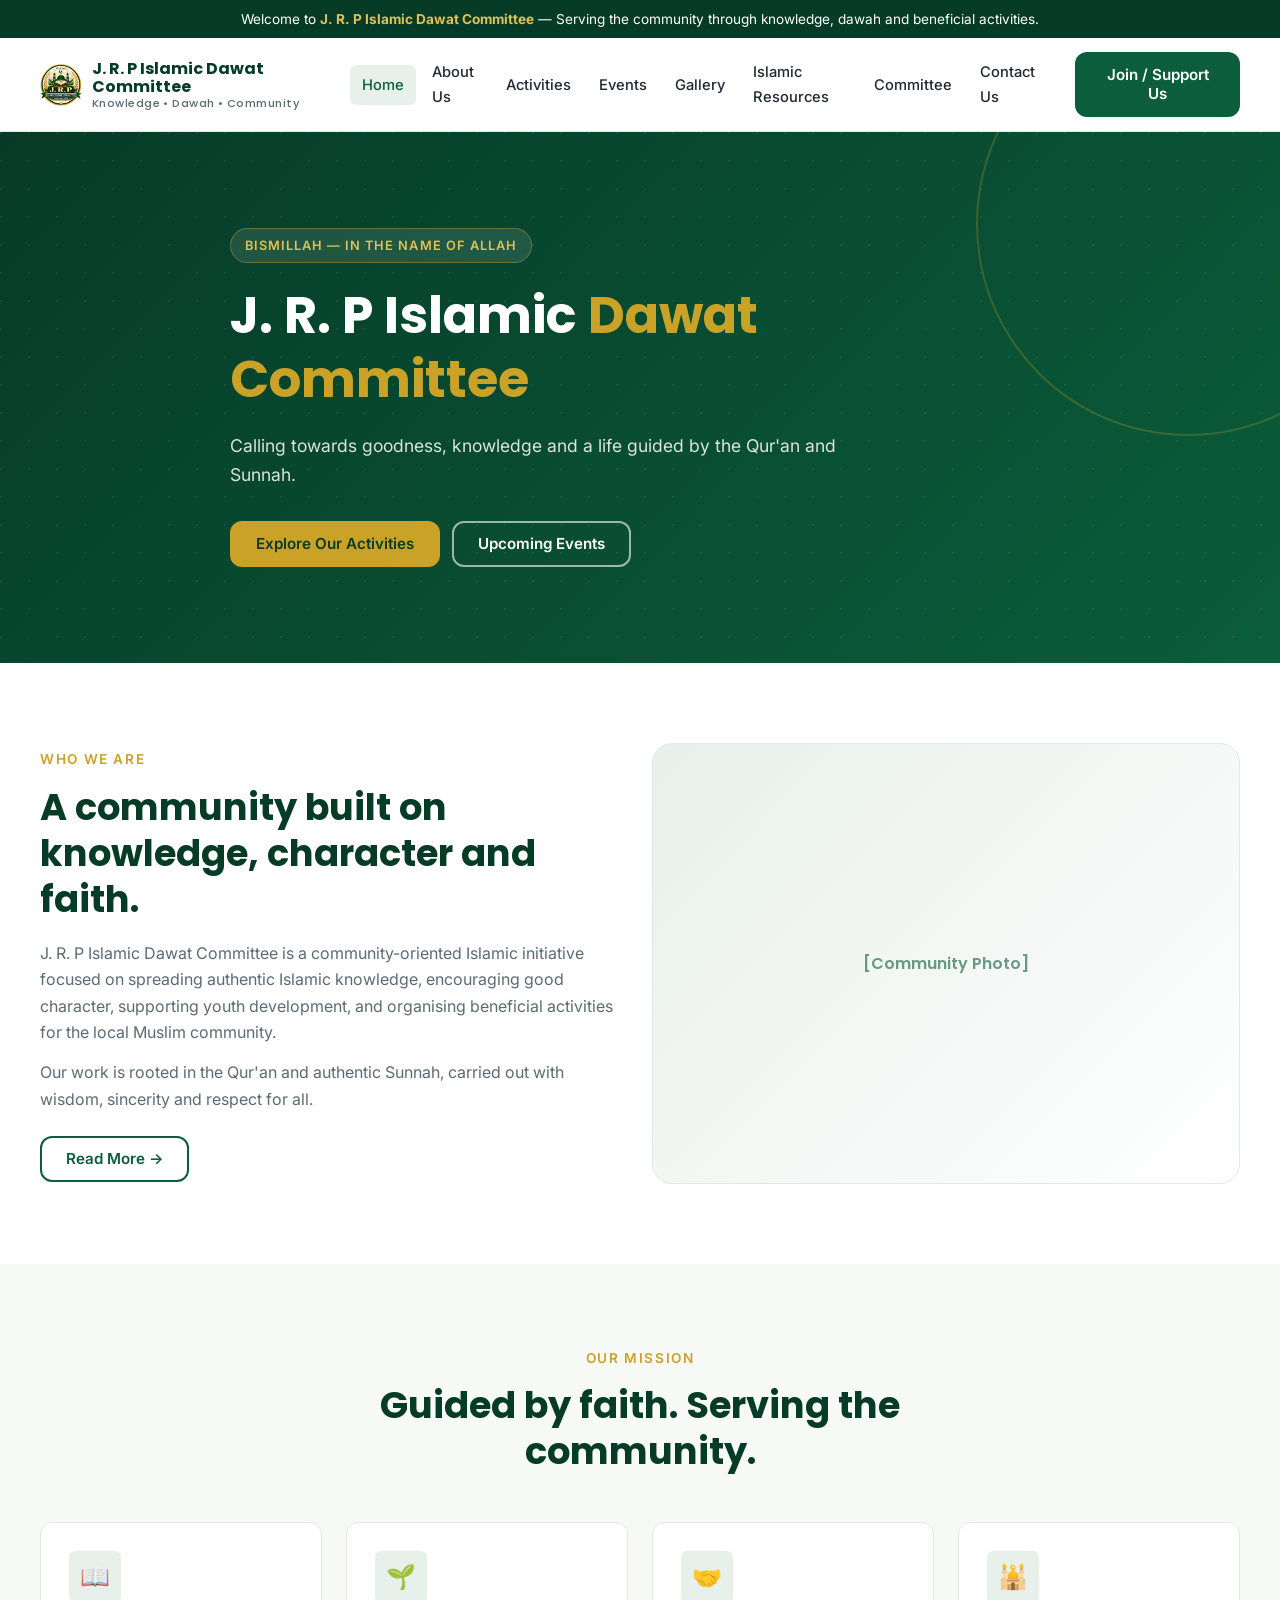
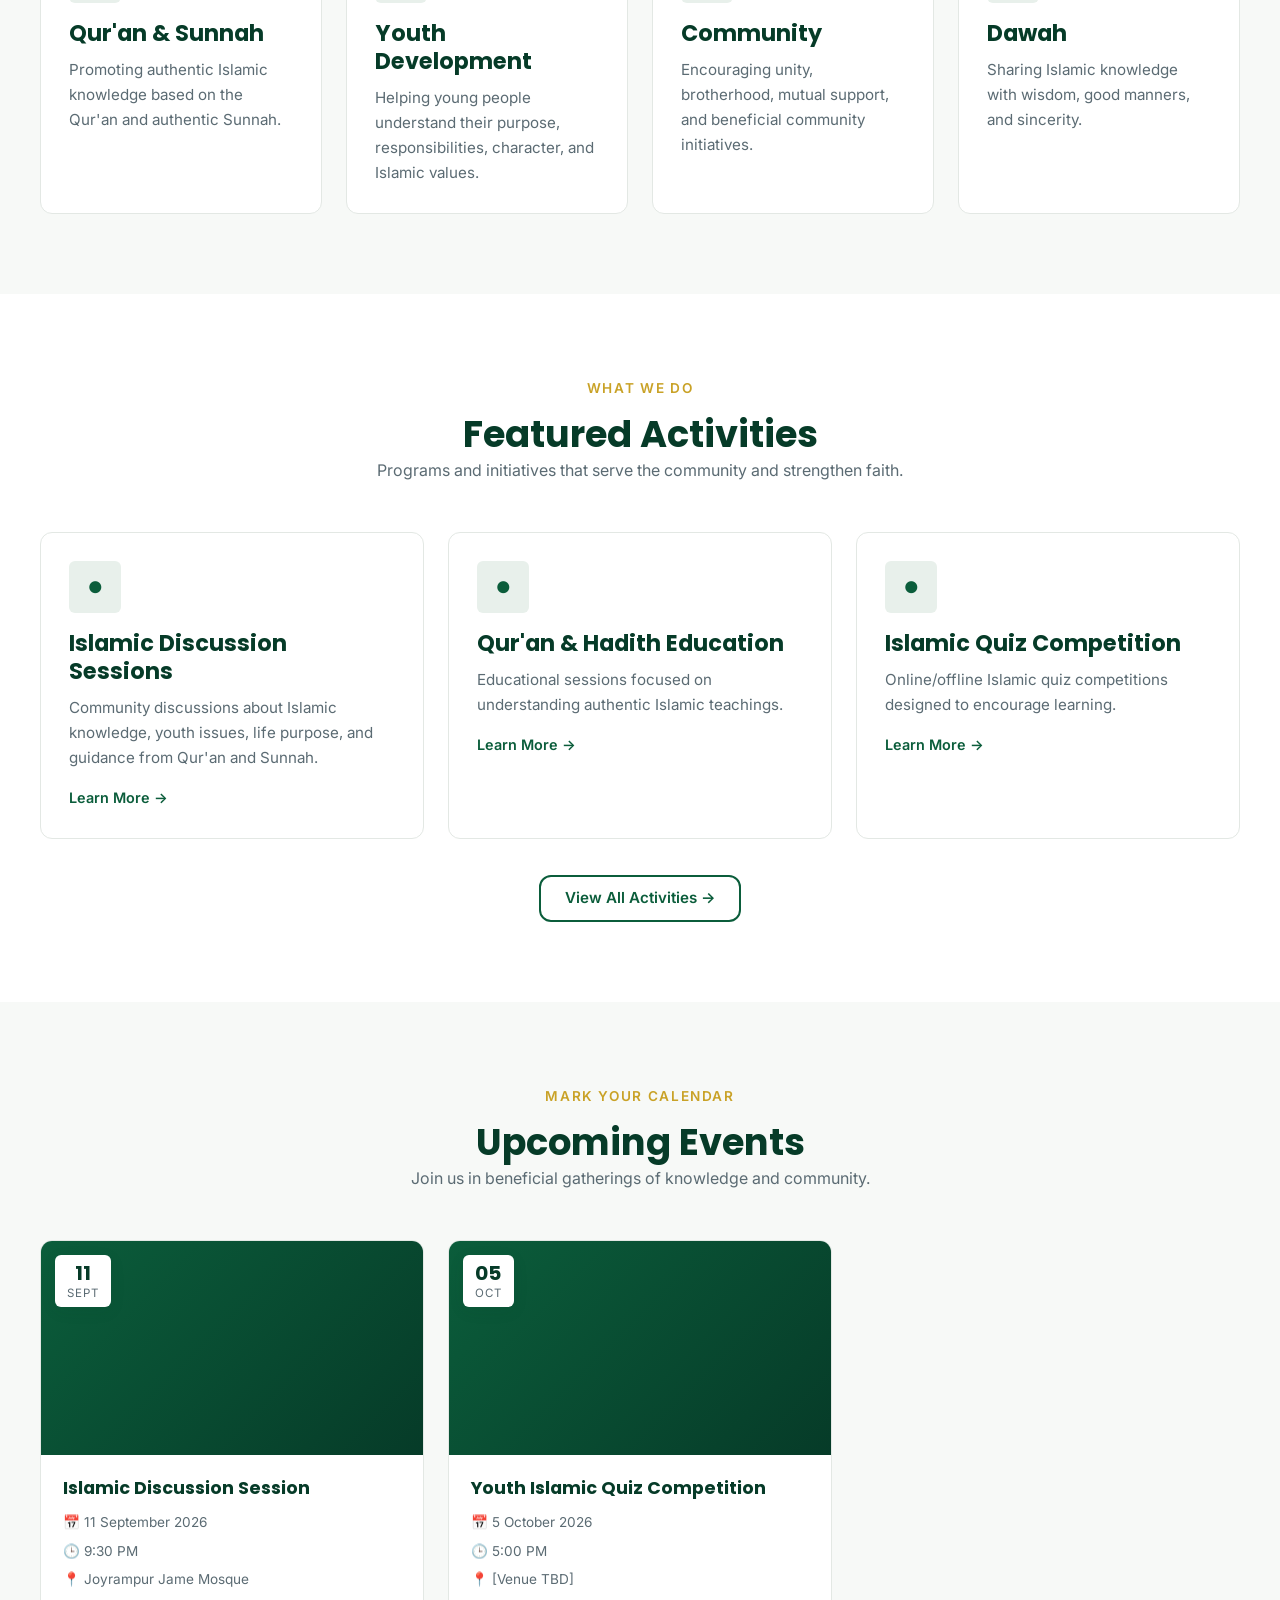
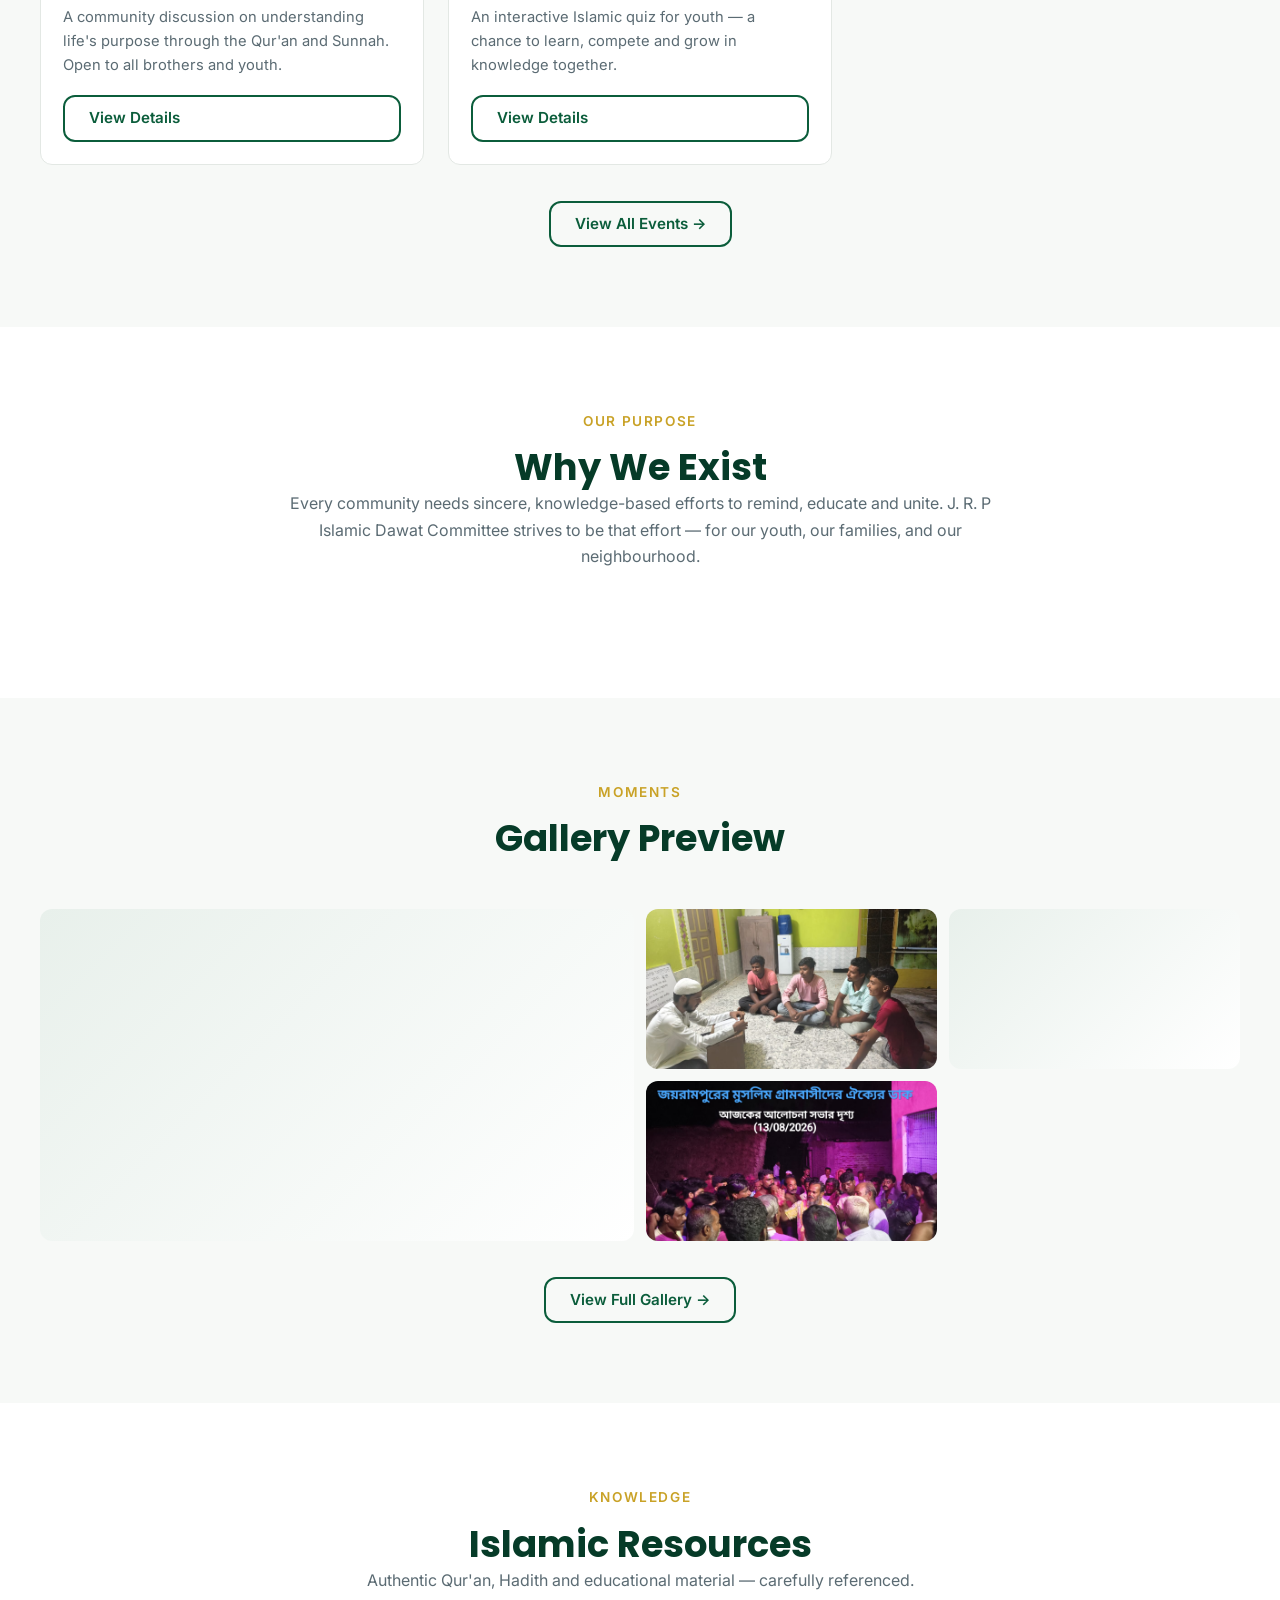
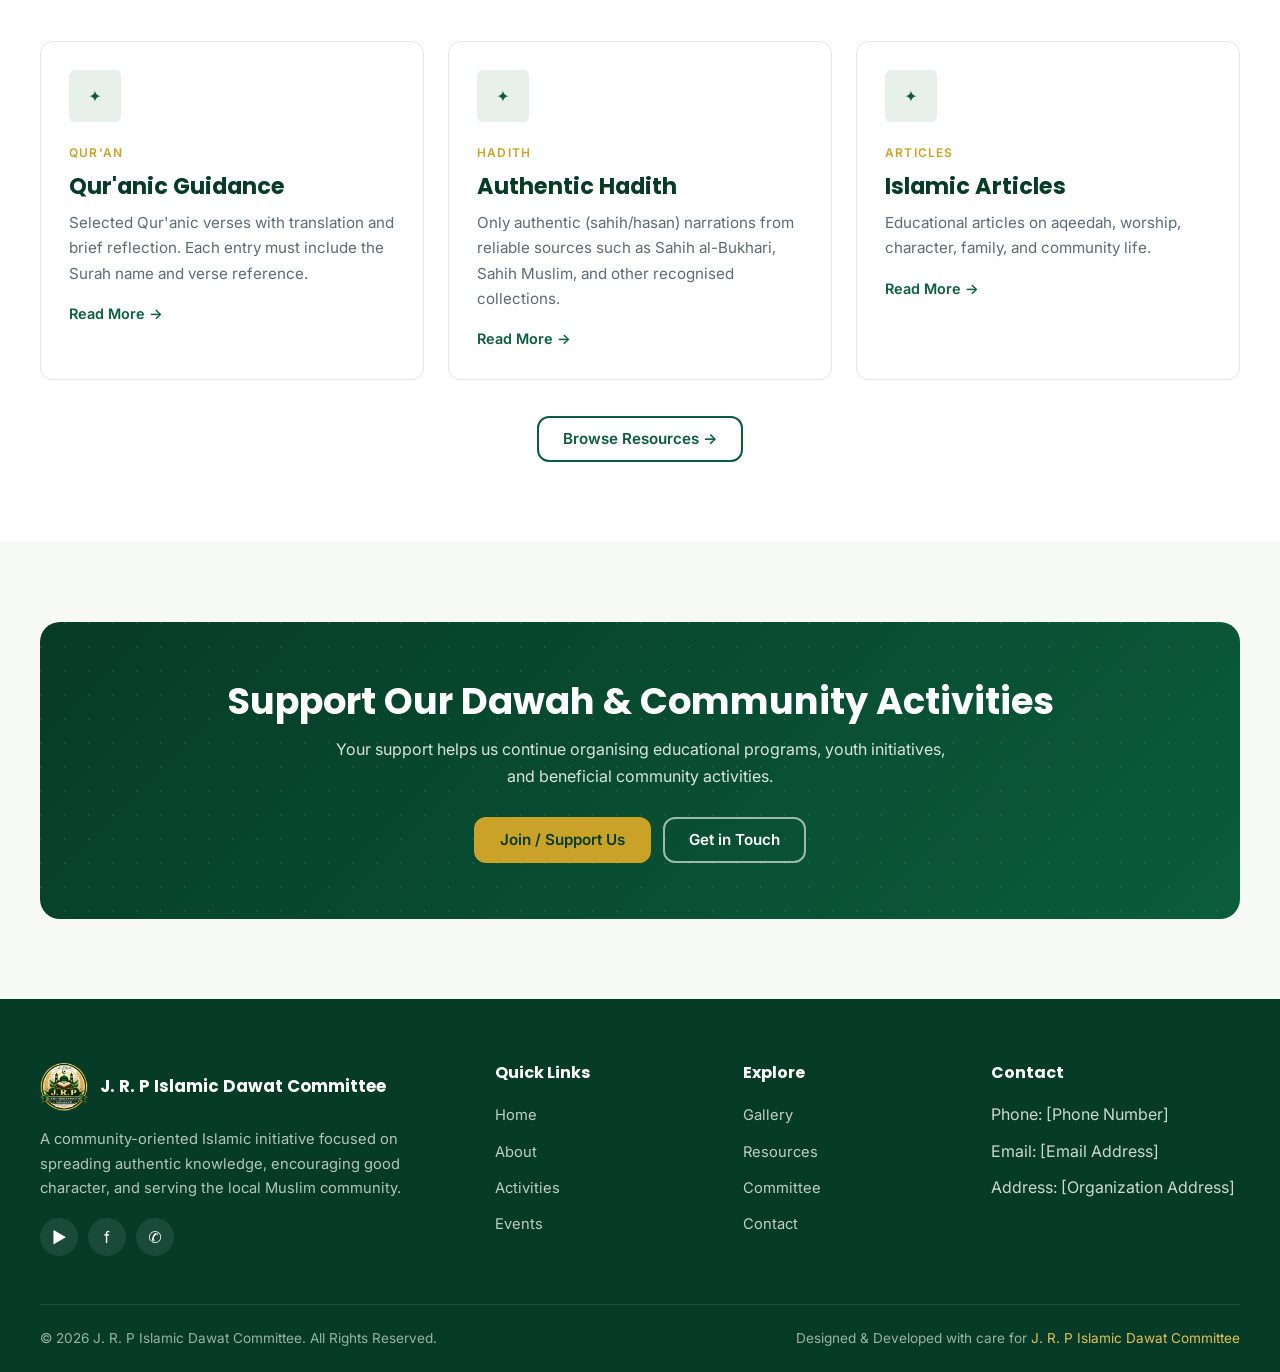
==== index.html @ 0f2a5c8e "Initial website commit" ====
<!DOCTYPE html>
<html lang="en">
<head>
<meta charset="UTF-8" />
<meta name="viewport" content="width=device-width, initial-scale=1.0" />
<title>J. R. P Islamic Dawat Committee | Islamic Dawah &amp; Community Activities</title>
<meta name="description" content="J. R. P Islamic Dawat Committee is a community-focused Islamic initiative dedicated to spreading authentic Islamic knowledge, Qur'an and Sunnah education, youth development, dawah, and beneficial community activities." />
<meta name="keywords" content="J. R. P Islamic Dawat Committee, Islamic dawah, Qur'an education, Hadith, youth development, community, mosque activities" />
<meta property="og:title" content="J. R. P Islamic Dawat Committee" />
<meta property="og:description" content="Calling towards goodness, knowledge and a life guided by the Qur'an and Sunnah." />
<meta property="og:type" content="website" />
<link rel="icon" href="images/favicon.ico" />
<link rel="preconnect" href="https://fonts.googleapis.com" />
<link rel="preconnect" href="https://fonts.gstatic.com" crossorigin />
<link href="https://fonts.googleapis.com/css2?family=Inter:wght@400;500;600;700&family=Poppins:wght@500;600;700&family=Noto+Sans+Bengali:wght@400;500;600;700&display=swap" rel="stylesheet" />
<link rel="stylesheet" href="css/style.css" />
<link rel="stylesheet" href="css/responsive.css" />
</head>
<body>

<!-- Announcement Bar -->
<div class="announcement" role="region" aria-label="Announcement">
  Welcome to <strong>J. R. P Islamic Dawat Committee</strong> — Serving the community through knowledge, dawah and beneficial activities.
</div>

<!-- Navbar -->
<header class="navbar">
  <div class="container navbar__inner">
    <a href="index.html" class="navbar__brand" aria-label="Home">
      <img src="images/logo.png" alt="J. R. P Islamic Dawat Committee logo" />
      <span>
        J. R. P Islamic Dawat Committee
        <small>Knowledge • Dawah • Community</small>
      </span>
    </a>

    <nav class="navbar__nav" id="primaryNav" aria-label="Primary">
      <a href="index.html">Home</a>
      <a href="about.html">About Us</a>
      <a href="activities.html">Activities</a>
      <a href="events.html">Events</a>
      <a href="gallery.html">Gallery</a>
      <a href="resources.html">Islamic Resources</a>
      <a href="committee.html">Committee</a>
      <a href="contact.html">Contact Us</a>
    </nav>

    <a href="contact.html" class="btn btn--primary navbar__cta">Join / Support Us</a>

    <button class="navbar__toggle" aria-label="Toggle navigation" aria-controls="primaryNav" aria-expanded="false">
      <span></span><span></span><span></span>
    </button>
  </div>
</header>

<main>

  <!-- Hero -->
  <section class="hero">
    <div class="container hero__inner">
      <span class="hero__eyebrow">Bismillah — In the name of Allah</span>
      <h1>J. R. P Islamic <span class="accent">Dawat Committee</span></h1>
      <p>Calling towards goodness, knowledge and a life guided by the Qur'an and Sunnah.</p>
      <div class="hero__actions">
        <a href="activities.html" class="btn btn--gold">Explore Our Activities</a>
        <a href="events.html" class="btn btn--ghost-light">Upcoming Events</a>
      </div>
    </div>
  </section>

  <!-- About Preview -->
  <section class="section">
    <div class="container grid grid--2" style="align-items:center;">
      <div class="reveal">
        <span class="eyebrow" style="color:var(--gold);font-weight:600;letter-spacing:.12em;text-transform:uppercase;font-size:.85rem;">Who We Are</span>
        <h2 style="margin:12px 0 18px;">A community built on knowledge, character and faith.</h2>
        <p style="margin-bottom:14px;">J. R. P Islamic Dawat Committee is a community-oriented Islamic initiative focused on spreading authentic Islamic knowledge, encouraging good character, supporting youth development, and organising beneficial activities for the local Muslim community.</p>
        <p style="margin-bottom:24px;">Our work is rooted in the Qur'an and authentic Sunnah, carried out with wisdom, sincerity and respect for all.</p>
        <a href="about.html" class="btn btn--outline">Read More →</a>
      </div>
      <div class="reveal" style="aspect-ratio:4/3;border-radius:var(--radius-lg);background:linear-gradient(135deg,var(--light-green),#fff);border:1px solid var(--border);display:flex;align-items:center;justify-content:center;color:var(--primary-green);">
        <!-- Replace with a real community photo -->
        <img src="images/hero/about-preview.jpg" alt="Community gathering" style="width:100%;height:100%;object-fit:cover;border-radius:var(--radius-lg);" onerror="this.style.display='none';this.parentElement.innerHTML='<span style=\'font-family:Poppins;font-weight:600;opacity:.6;\'>[Community Photo]</span>';" />
      </div>
    </div>
  </section>

  <!-- Mission -->
  <section class="section section--alt">
    <div class="container">
      <div class="section-header reveal">
        <span class="eyebrow">Our Mission</span>
        <h2>Guided by faith. Serving the community.</h2>
      </div>

      <div class="grid grid--4" id="missionGrid"></div>
    </div>
  </section>

  <!-- Featured Activities -->
  <section class="section">
    <div class="container">
      <div class="section-header reveal">
        <span class="eyebrow">What We Do</span>
        <h2>Featured Activities</h2>
        <p>Programs and initiatives that serve the community and strengthen faith.</p>
      </div>
      <div class="grid grid--3" id="featuredActivities"></div>
      <div class="text-center" style="margin-top:36px;">
        <a href="activities.html" class="btn btn--outline">View All Activities →</a>
      </div>
    </div>
  </section>

  <!-- Upcoming Events -->
  <section class="section section--alt">
    <div class="container">
      <div class="section-header reveal">
        <span class="eyebrow">Mark Your Calendar</span>
        <h2>Upcoming Events</h2>
        <p>Join us in beneficial gatherings of knowledge and community.</p>
      </div>
      <div class="grid grid--3" id="upcomingEvents"></div>
      <div class="text-center" style="margin-top:36px;">
        <a href="events.html" class="btn btn--outline">View All Events →</a>
      </div>
    </div>
  </section>

  <!-- Why We Exist -->
  <section class="section">
    <div class="container">
      <div class="section-header reveal">
        <span class="eyebrow">Our Purpose</span>
        <h2>Why We Exist</h2>
        <p>Every community needs sincere, knowledge-based efforts to remind, educate and unite. J. R. P Islamic Dawat Committee strives to be that effort — for our youth, our families, and our neighbourhood.</p>
      </div>
    </div>
  </section>

  <!-- Gallery Preview -->
  <section class="section section--alt">
    <div class="container">
      <div class="section-header reveal">
        <span class="eyebrow">Moments</span>
        <h2>Gallery Preview</h2>
      </div>
      <div class="gallery-preview reveal" id="galleryPreview"></div>
      <div class="text-center" style="margin-top:36px;">
        <a href="gallery.html" class="btn btn--outline">View Full Gallery →</a>
      </div>
    </div>
  </section>

  <!-- Resources Preview -->
  <section class="section">
    <div class="container">
      <div class="section-header reveal">
        <span class="eyebrow">Knowledge</span>
        <h2>Islamic Resources</h2>
        <p>Authentic Qur'an, Hadith and educational material — carefully referenced.</p>
      </div>
      <div class="grid grid--3" id="resourcesPreview"></div>
      <div class="text-center" style="margin-top:36px;">
        <a href="resources.html" class="btn btn--outline">Browse Resources →</a>
      </div>
    </div>
  </section>

  <!-- Support / Join Us -->
  <section class="section section--alt" id="support">
    <div class="container">
      <div class="cta-banner reveal">
        <h2>Support Our Dawah &amp; Community Activities</h2>
        <p>Your support helps us continue organising educational programs, youth initiatives, and beneficial community activities.</p>
        <div class="btn-group">
          <a href="contact.html" class="btn btn--gold">Join / Support Us</a>
          <a href="contact.html" class="btn btn--ghost-light">Get in Touch</a>
        </div>
      </div>
    </div>
  </section>

</main>

<!-- Footer -->
<footer class="footer">
  <div class="container">
    <div class="footer__grid">
      <div>
        <div class="footer__brand">
          <img src="images/logo.png" alt="J. R. P Islamic Dawat Committee logo" />
          <strong>J. R. P Islamic Dawat Committee</strong>
        </div>
        <p>A community-oriented Islamic initiative focused on spreading authentic knowledge, encouraging good character, and serving the local Muslim community.</p>
        <div class="footer__social">
          <a href="[YouTube URL]" aria-label="YouTube" target="_blank" rel="noopener">▶</a>
          <a href="[Facebook URL]" aria-label="Facebook" target="_blank" rel="noopener">f</a>
          <a href="[WhatsApp URL]" aria-label="WhatsApp" target="_blank" rel="noopener">✆</a>
        </div>
      </div>
      <div>
        <h4>Quick Links</h4>
        <ul>
          <li><a href="index.html">Home</a></li>
          <li><a href="about.html">About</a></li>
          <li><a href="activities.html">Activities</a></li>
          <li><a href="events.html">Events</a></li>
        </ul>
      </div>
      <div>
        <h4>Explore</h4>
        <ul>
          <li><a href="gallery.html">Gallery</a></li>
          <li><a href="resources.html">Resources</a></li>
          <li><a href="committee.html">Committee</a></li>
          <li><a href="contact.html">Contact</a></li>
        </ul>
      </div>
      <div>
        <h4>Contact</h4>
        <ul>
          <li>Phone: [Phone Number]</li>
          <li>Email: [Email Address]</li>
          <li>Address: [Organization Address]</li>
        </ul>
      </div>
    </div>
    <div class="footer__bottom">
      <span>© <span data-year>2026</span> J. R. P Islamic Dawat Committee. All Rights Reserved.</span>
      <span>Designed &amp; Developed with care for <em>J. R. P Islamic Dawat Committee</em></span>
    </div>
  </div>
</footer>

<script src="js/data.js"></script>
<script src="js/main.js"></script>
<script>
/* ---------- Home page rendering ---------- */
(function () {
  const U = window.JRPUtils;

  // Mission cards
  const mission = [
    { icon: '📖', title: "Qur'an & Sunnah", text: "Promoting authentic Islamic knowledge based on the Qur'an and authentic Sunnah." },
    { icon: '🌱', title: "Youth Development", text: "Helping young people understand their purpose, responsibilities, character, and Islamic values." },
    { icon: '🤝', title: "Community", text: "Encouraging unity, brotherhood, mutual support, and beneficial community initiatives." },
    { icon: '🕌', title: "Dawah", text: "Sharing Islamic knowledge with wisdom, good manners, and sincerity." }
  ];
  const mg = document.getElementById('missionGrid');
  if (mg) mg.innerHTML = mission.map(m => `
    <article class="card reveal">
      <div class="card__icon" aria-hidden="true" style="font-size:1.5rem;">${m.icon}</div>
      <h3>${U.escape(m.title)}</h3>
      <p>${U.escape(m.text)}</p>
    </article>
  `).join('');

  // Featured activities (first 3)
  const fa = document.getElementById('featuredActivities');
  if (fa) fa.innerHTML = activities.slice(0, 3).map(a => `
    <article class="card reveal">
      <div class="card__icon" aria-hidden="true">●</div>
      <h3>${U.escape(a.title)}</h3>
      <p>${U.escape(a.short)}</p>
      <a class="card__link" href="activities.html#${U.escape(a.id)}">Learn More →</a>
    </article>
  `).join('');

  // Upcoming events (next 3)
  const upcoming = events
    .filter(e => e.category === 'upcoming')
    .sort((a,b) => a.date.localeCompare(b.date))
    .slice(0, 3);
  const ue = document.getElementById('upcomingEvents');
  if (ue) ue.innerHTML = upcoming.map(e => `
    <article class="event-card reveal">
      <div class="event-card__img">
        <img src="${U.escape(e.image)}" alt="${U.escape(e.title)}" loading="lazy"
             onerror="this.style.display='none';" />
        <div class="event-card__date">
          <strong>${U.dayShort(e.date)}</strong>
          <span>${U.monthShort(e.date)}</span>
        </div>
      </div>
      <div class="event-card__body">
        <h3>${U.escape(e.title)}</h3>
        <div class="event-card__meta">
          <span>📅 ${U.formatDate(e.date)}</span>
          <span>🕒 ${U.escape(e.time)}</span>
          <span>📍 ${U.escape(e.venue)}</span>
        </div>
        <p>${U.escape(e.description)}</p>
        <a href="events.html#${U.escape(e.id)}" class="btn btn--outline">View Details</a>
      </div>
    </article>
  `).join('');

  // Gallery preview (4 items)
  const gp = document.getElementById('galleryPreview');
  if (gp) gp.innerHTML = galleryItems.slice(0, 4).map(g => `
    <a href="gallery.html" class="gp-item">
      <img src="${U.escape(g.src)}" alt="${U.escape(g.title)}" loading="lazy"
           onerror="this.style.display='none';this.parentElement.style.background='linear-gradient(135deg,var(--light-green),#fff)';" />
    </a>
  `).join('');

  // Resources preview (3)
  const rp = document.getElementById('resourcesPreview');
  if (rp) rp.innerHTML = resources.slice(0, 3).map(r => `
    <article class="card reveal">
      <div class="card__icon" aria-hidden="true">✦</div>
      <span class="eyebrow" style="color:var(--gold);font-weight:600;font-size:.75rem;letter-spacing:.1em;text-transform:uppercase;">${U.escape(r.category)}</span>
      <h3 style="margin-top:8px;">${U.escape(r.title)}</h3>
      <p>${U.escape(r.description)}</p>
      <a class="card__link" href="resources.html">Read More →</a>
    </article>
  `).join('');

  // Re-trigger reveal for newly injected elements
  document.querySelectorAll('.reveal:not(.is-visible)').forEach(el => {
    if (el.getBoundingClientRect().top < window.innerHeight) el.classList.add('is-visible');
  });
})();
</script>
</body>
</html>
---- css/style.css ----
/* =========================================================
   J. R. P Islamic Dawat Committee — Global Styles
   ========================================================= */

:root {
    --primary-green: #0b5d3b;
    --dark-green: #063b28;
    --light-green: #e8f0eb;
    --gold: #c9a227;
    --gold-light: #e0c158;
    --white: #ffffff;
    --light-bg: #f7f9f7;
    --text-dark: #1f2933;
    --text-muted: #5b6b73;
    --border: #e3e8e4;

    --radius-sm: 6px;
    --radius: 12px;
    --radius-lg: 20px;

    --shadow-sm: 0 1px 3px rgba(6, 59, 40, 0.08);
    --shadow: 0 4px 16px rgba(6, 59, 40, 0.08);
    --shadow-lg: 0 12px 32px rgba(6, 59, 40, 0.12);

    --container: 1200px;
    --transition: 0.25s ease;
}

* { box-sizing: border-box; margin: 0; padding: 0; }

html { scroll-behavior: smooth; }

body {
    font-family: 'Inter', 'Noto Sans Bengali', system-ui, sans-serif;
    font-size: 16px;
    line-height: 1.65;
    color: var(--text-dark);
    background: var(--white);
    -webkit-font-smoothing: antialiased;
}

h1, h2, h3, h4 {
    font-family: 'Poppins', 'Noto Sans Bengali', sans-serif;
    color: var(--dark-green);
    line-height: 1.25;
    font-weight: 700;
}
h1 { font-size: clamp(1.9rem, 4vw + 1rem, 3.2rem); }
h2 { font-size: clamp(1.5rem, 2.5vw + 1rem, 2.3rem); }
h3 { font-size: clamp(1.15rem, 1.2vw + 1rem, 1.4rem); }

p { color: var(--text-muted); }

a { color: var(--primary-green); text-decoration: none; transition: color var(--transition); }
a:hover { color: var(--gold); }

img { max-width: 100%; display: block; }

/* Utility */
.container { width: min(100% - 2rem, var(--container)); margin-inline: auto; }
.section { padding: 80px 0; }
.section--alt { background: var(--light-bg); }
.text-center { text-align: center; }

.section-header { max-width: 720px; margin: 0 auto 48px; text-align: center; }
.section-header .eyebrow {
    display: inline-block;
    color: var(--gold);
    font-size: 0.85rem;
    font-weight: 600;
    letter-spacing: 0.12em;
    text-transform: uppercase;
    margin-bottom: 12px;
}

/* Buttons */
.btn {
    display: inline-flex;
    align-items: center;
    gap: 8px;
    padding: 12px 24px;
    border-radius: var(--radius);
    font-weight: 600;
    font-size: 0.95rem;
    border: 2px solid transparent;
    cursor: pointer;
    transition: all var(--transition);
    text-align: center;
    line-height: 1.2;
}
.btn--primary { background: var(--primary-green); color: var(--white); }
.btn--primary:hover { background: var(--dark-green); color: var(--white); transform: translateY(-2px); box-shadow: var(--shadow); }
.btn--gold { background: var(--gold); color: var(--dark-green); }
.btn--gold:hover { background: var(--gold-light); color: var(--dark-green); transform: translateY(-2px); }
.btn--outline { background: transparent; border-color: var(--primary-green); color: var(--primary-green); }
.btn--outline:hover { background: var(--primary-green); color: var(--white); }
.btn--ghost-light { background: transparent; border-color: rgba(255,255,255,0.6); color: var(--white); }
.btn--ghost-light:hover { background: var(--white); color: var(--primary-green); }

/* Focus visibility */
:focus-visible { outline: 3px solid var(--gold); outline-offset: 2px; border-radius: 4px; }

/* ---------- Announcement Bar ---------- */
.announcement {
    background: var(--dark-green);
    color: var(--white);
    font-size: 0.85rem;
    padding: 8px 16px;
    text-align: center;
}
.announcement strong { color: var(--gold-light); }

/* ---------- Navbar ---------- */
.navbar {
    position: sticky;
    top: 0;
    z-index: 1000;
    background: rgba(255, 255, 255, 0.96);
    backdrop-filter: blur(8px);
    border-bottom: 1px solid var(--border);
    transition: box-shadow var(--transition);
}
.navbar.is-scrolled { box-shadow: var(--shadow); }
.navbar__inner {
    display: flex;
    align-items: center;
    justify-content: space-between;
    gap: 16px;
    padding: 14px 0;
}
.navbar__brand {
    display: flex;
    align-items: center;
    gap: 10px;
    font-family: 'Poppins', sans-serif;
    font-weight: 700;
    color: var(--dark-green);
    font-size: 1rem;
    line-height: 1.15;
}
.navbar__brand img { width: 42px; height: 42px; object-fit: contain; }
.navbar__brand span { display: flex; flex-direction: column; }
.navbar__brand small { font-weight: 500; font-size: 0.7rem; color: var(--text-muted); letter-spacing: 0.04em; }

.navbar__nav { display: flex; align-items: center; gap: 4px; }
.navbar__nav a {
    color: var(--text-dark);
    font-weight: 500;
    font-size: 0.92rem;
    padding: 8px 12px;
    border-radius: var(--radius-sm);
    transition: all var(--transition);
}
.navbar__nav a:hover, .navbar__nav a.active { color: var(--primary-green); background: var(--light-green); }

.navbar__cta { margin-left: 12px; }

.navbar__toggle {
    display: none;
    background: none;
    border: none;
    width: 44px; height: 44px;
    cursor: pointer;
    border-radius: var(--radius-sm);
    flex-direction: column;
    justify-content: center;
    align-items: center;
    gap: 5px;
}
.navbar__toggle span {
    display: block;
    width: 22px; height: 2px;
    background: var(--dark-green);
    border-radius: 2px;
    transition: all var(--transition);
}

/* ---------- Hero ---------- */
.hero {
    position: relative;
    background: linear-gradient(135deg, var(--dark-green) 0%, var(--primary-green) 100%);
    color: var(--white);
    overflow: hidden;
    padding: 96px 0;
}
.hero::before {
    content: "";
    position: absolute;
    inset: 0;
    background-image:
      radial-gradient(circle at 1px 1px, rgba(255,255,255,0.09) 1px, transparent 0);
    background-size: 28px 28px;
    opacity: 0.6;
    pointer-events: none;
}
.hero::after {
    content: "";
    position: absolute;
    right: -120px; top: -120px;
    width: 420px; height: 420px;
    border: 2px solid rgba(201, 162, 39, 0.25);
    border-radius: 50%;
    pointer-events: none;
}
.hero__inner { position: relative; max-width: 820px; }
.hero__eyebrow {
    display: inline-flex;
    align-items: center;
    gap: 8px;
    background: rgba(255,255,255,0.1);
    border: 1px solid rgba(201, 162, 39, 0.4);
    color: var(--gold-light);
    padding: 6px 14px;
    border-radius: 999px;
    font-size: 0.8rem;
    font-weight: 600;
    letter-spacing: 0.08em;
    text-transform: uppercase;
    margin-bottom: 20px;
}
.hero h1 { color: var(--white); margin-bottom: 20px; }
.hero h1 .accent { color: var(--gold); }
.hero p {
    color: rgba(255,255,255,0.85);
    font-size: 1.1rem;
    max-width: 620px;
    margin-bottom: 32px;
}
.hero__actions { display: flex; flex-wrap: wrap; gap: 12px; }

/* ---------- Cards Grid ---------- */
.grid { display: grid; gap: 24px; }
.grid--2 { grid-template-columns: repeat(2, 1fr); }
.grid--3 { grid-template-columns: repeat(3, 1fr); }
.grid--4 { grid-template-columns: repeat(4, 1fr); }

.card {
    background: var(--white);
    border: 1px solid var(--border);
    border-radius: var(--radius);
    padding: 28px;
    transition: all var(--transition);
}
.card:hover { border-color: var(--gold); box-shadow: var(--shadow); transform: translateY(-4px); }
.card__icon {
    width: 52px; height: 52px;
    display: flex;
    align-items: center;
    justify-content: center;
    background: var(--light-green);
    color: var(--primary-green);
    border-radius: var(--radius-sm);
    margin-bottom: 16px;
}
.card h3 { margin-bottom: 10px; }
.card p { font-size: 0.95rem; }
.card__link {
    display: inline-flex;
    align-items: center;
    gap: 6px;
    margin-top: 16px;
    font-weight: 600;
    font-size: 0.9rem;
    color: var(--primary-green);
}

/* ---------- Event Card ---------- */
.event-card {
    background: var(--white);
    border: 1px solid var(--border);
    border-radius: var(--radius);
    overflow: hidden;
    transition: all var(--transition);
    display: flex;
    flex-direction: column;
}
.event-card:hover { box-shadow: var(--shadow-lg); transform: translateY(-4px); border-color: var(--gold); }
.event-card__img {
    aspect-ratio: 16 / 9;
    background: linear-gradient(135deg, var(--primary-green), var(--dark-green));
    position: relative;
    overflow: hidden;
}
.event-card__img img { width: 100%; height: 100%; object-fit: cover; }
.event-card__date {
    position: absolute;
    top: 14px; left: 14px;
    background: var(--white);
    color: var(--dark-green);
    text-align: center;
    padding: 8px 12px;
    border-radius: var(--radius-sm);
    box-shadow: var(--shadow);
    line-height: 1;
}
.event-card__date strong { display: block; font-size: 1.25rem; font-family: 'Poppins', sans-serif; }
.event-card__date span { font-size: 0.72rem; text-transform: uppercase; color: var(--text-muted); letter-spacing: 0.08em; }
.event-card__body { padding: 22px; flex: 1; display: flex; flex-direction: column; }
.event-card__body h3 { font-size: 1.1rem; margin-bottom: 12px; }
.event-card__meta {
    display: flex;
    flex-direction: column;
    gap: 6px;
    font-size: 0.85rem;
    color: var(--text-muted);
    margin-bottom: 14px;
}
.event-card__meta span { display: flex; align-items: center; gap: 8px; }
.event-card__body p { font-size: 0.92rem; margin-bottom: 18px; flex: 1; }

/* ---------- Gallery Preview ---------- */
.gallery-preview {
    display: grid;
    grid-template-columns: repeat(4, 1fr);
    grid-auto-rows: 160px;
    gap: 12px;
}
.gallery-preview .gp-item { border-radius: var(--radius); overflow: hidden; position: relative; }
.gallery-preview .gp-item:nth-child(1) { grid-column: span 2; grid-row: span 2; }
.gallery-preview .gp-item img { width: 100%; height: 100%; object-fit: cover; transition: transform 0.4s ease; }
.gallery-preview .gp-item:hover img { transform: scale(1.06); }

/* ---------- CTA Banner ---------- */
.cta-banner {
    background: linear-gradient(135deg, var(--dark-green), var(--primary-green));
    color: var(--white);
    border-radius: var(--radius-lg);
    padding: 56px 40px;
    text-align: center;
    position: relative;
    overflow: hidden;
}
.cta-banner::before {
    content: "";
    position: absolute;
    inset: 0;
    background-image: radial-gradient(circle at 1px 1px, rgba(255,255,255,0.08) 1px, transparent 0);
    background-size: 24px 24px;
}
.cta-banner h2 { color: var(--white); position: relative; }
.cta-banner p { color: rgba(255,255,255,0.85); max-width: 620px; margin: 12px auto 28px; position: relative; }
.cta-banner .btn-group { position: relative; display: flex; justify-content: center; gap: 12px; flex-wrap: wrap; }

/* ---------- Footer ---------- */
.footer {
    background: var(--dark-green);
    color: rgba(255,255,255,0.8);
    padding: 64px 0 0;
}
.footer__grid {
    display: grid;
    grid-template-columns: 2fr 1fr 1fr 1.2fr;
    gap: 40px;
    padding-bottom: 48px;
    border-bottom: 1px solid rgba(255,255,255,0.1);
}
.footer h4 {
    color: var(--white);
    font-size: 1rem;
    margin-bottom: 18px;
    font-family: 'Poppins', sans-serif;
}
.footer__brand { display: flex; align-items: center; gap: 12px; margin-bottom: 16px; }
.footer__brand img { width: 48px; height: 48px; object-fit: contain; }
.footer__brand strong { color: var(--white); font-family: 'Poppins', sans-serif; font-size: 1.05rem; }
.footer p { color: rgba(255,255,255,0.7); font-size: 0.92rem; }
.footer ul { list-style: none; }
.footer ul li { margin-bottom: 10px; }
.footer ul a { color: rgba(255,255,255,0.75); font-size: 0.92rem; }
.footer ul a:hover { color: var(--gold); }
.footer__social { display: flex; gap: 10px; margin-top: 18px; }
.footer__social a {
    width: 38px; height: 38px;
    display: flex; align-items: center; justify-content: center;
    background: rgba(255,255,255,0.08);
    border-radius: 50%;
    color: var(--white);
    transition: all var(--transition);
}
.footer__social a:hover { background: var(--gold); color: var(--dark-green); transform: translateY(-2px); }
.footer__bottom {
    padding: 22px 0;
    display: flex;
    justify-content: space-between;
    align-items: center;
    flex-wrap: wrap;
    gap: 10px;
    font-size: 0.85rem;
    color: rgba(255,255,255,0.6);
}
.footer__bottom em { color: var(--gold-light); font-style: normal; }

/* ---------- Page Header ---------- */
.page-header {
    background: linear-gradient(135deg, var(--dark-green), var(--primary-green));
    color: var(--white);
    padding: 72px 0 64px;
    text-align: center;
    position: relative;
    overflow: hidden;
}
.page-header::before {
    content: "";
    position: absolute;
    inset: 0;
    background-image: radial-gradient(circle at 1px 1px, rgba(255,255,255,0.08) 1px, transparent 0);
    background-size: 26px 26px;
}
.page-header h1, .page-header p { color: var(--white); position: relative; }
.page-header p { color: rgba(255,255,255,0.85); max-width: 620px; margin: 12px auto 0; }
.page-header .breadcrumb { margin-top: 18px; font-size: 0.85rem; color: rgba(255,255,255,0.7); position: relative; }
.page-header .breadcrumb a { color: var(--gold-light); }

/* ---------- Animations ---------- */
.reveal { opacity: 0; transform: translateY(24px); transition: opacity 0.6s ease, transform 0.6s ease; }
.reveal.is-visible { opacity: 1; transform: translateY(0); }

@media (prefers-reduced-motion: reduce) {
    * { animation: none !important; transition: none !important; scroll-behavior: auto !important; }
    .reveal { opacity: 1; transform: none; }
}
---- css/responsive.css ----
/* =========================================================
   Responsive Styles
   ========================================================= */

@media (max-width: 1024px) {
    .grid--4 { grid-template-columns: repeat(2, 1fr); }
    .footer__grid { grid-template-columns: 1fr 1fr; }
    .gallery-preview { grid-auto-rows: 140px; }
}

@media (max-width: 880px) {
    .section { padding: 64px 0; }
    .grid--3 { grid-template-columns: repeat(2, 1fr); }

    /* Mobile nav */
    .navbar__nav {
        position: fixed;
        top: 0; right: -100%;
        height: 100vh;
        width: min(320px, 85vw);
        background: var(--white);
        flex-direction: column;
        align-items: stretch;
        padding: 88px 20px 24px;
        gap: 4px;
        box-shadow: -8px 0 32px rgba(0,0,0,0.12);
        transition: right 0.3s ease;
        overflow-y: auto;
        z-index: 1100;
    }
    .navbar__nav.is-open { right: 0; }
    .navbar__nav a { padding: 14px 12px; border-radius: var(--radius-sm); }
    .navbar__cta { display: none; }
    .navbar__toggle { display: flex; z-index: 1200; }
    .navbar__toggle.is-open span:nth-child(1) { transform: translateY(7px) rotate(45deg); }
    .navbar__toggle.is-open span:nth-child(2) { opacity: 0; }
    .navbar__toggle.is-open span:nth-child(3) { transform: translateY(-7px) rotate(-45deg); }

    .nav-overlay {
        position: fixed;
        inset: 0;
        background: rgba(6, 59, 40, 0.5);
        opacity: 0;
        visibility: hidden;
        transition: all 0.3s ease;
        z-index: 1050;
    }
    .nav-overlay.is-open { opacity: 1; visibility: visible; }

    .hero { padding: 72px 0; }
    .gallery-preview { grid-template-columns: repeat(2, 1fr); grid-auto-rows: 140px; }
    .gallery-preview .gp-item:nth-child(1) { grid-column: span 2; grid-row: span 1; }
}

@media (max-width: 600px) {
    .grid--2, .grid--3, .grid--4 { grid-template-columns: 1fr; }
    .section { padding: 56px 0; }
    .hero { padding: 56px 0; }
    .cta-banner { padding: 40px 22px; }
    .footer__grid { grid-template-columns: 1fr; gap: 32px; }
    .footer__bottom { flex-direction: column; text-align: center; }
    .btn { width: 100%; justify-content: center; }
    .hero__actions { flex-direction: column; }
    .hero__actions .btn { width: 100%; }
}
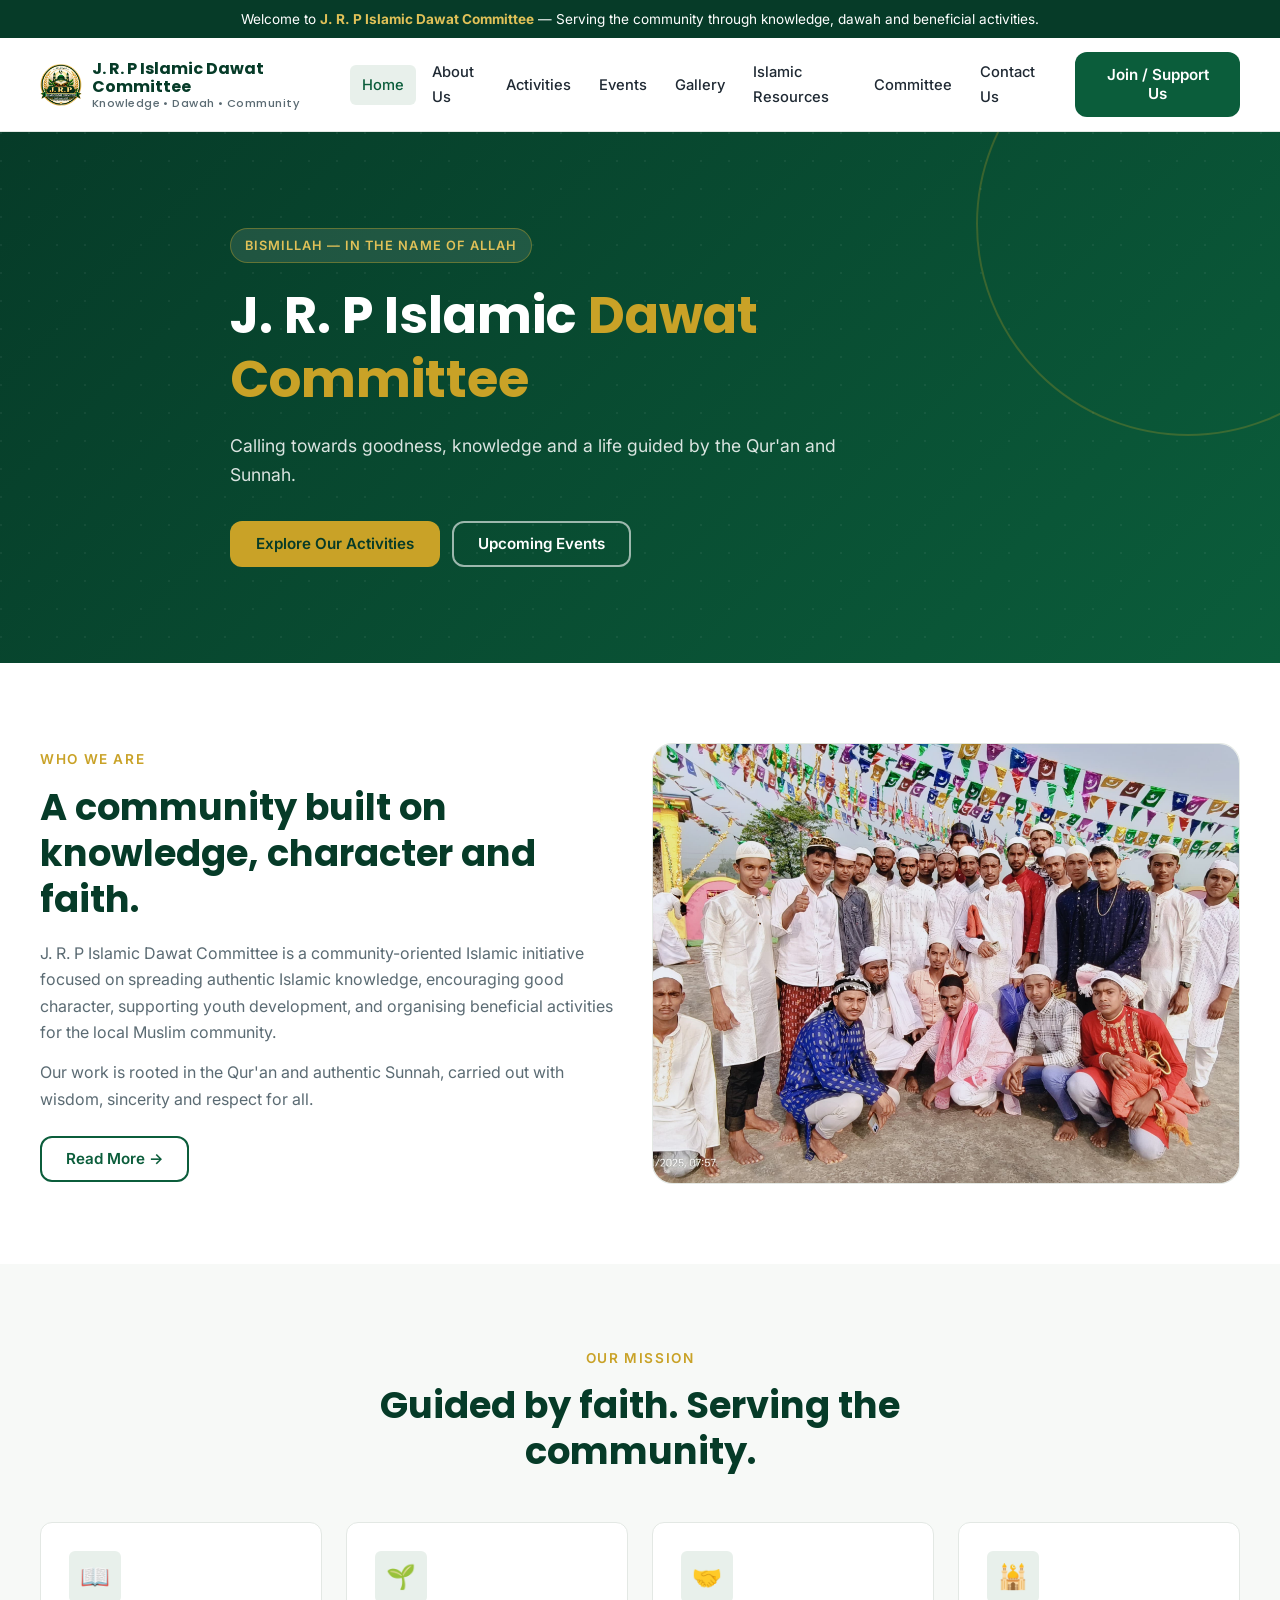
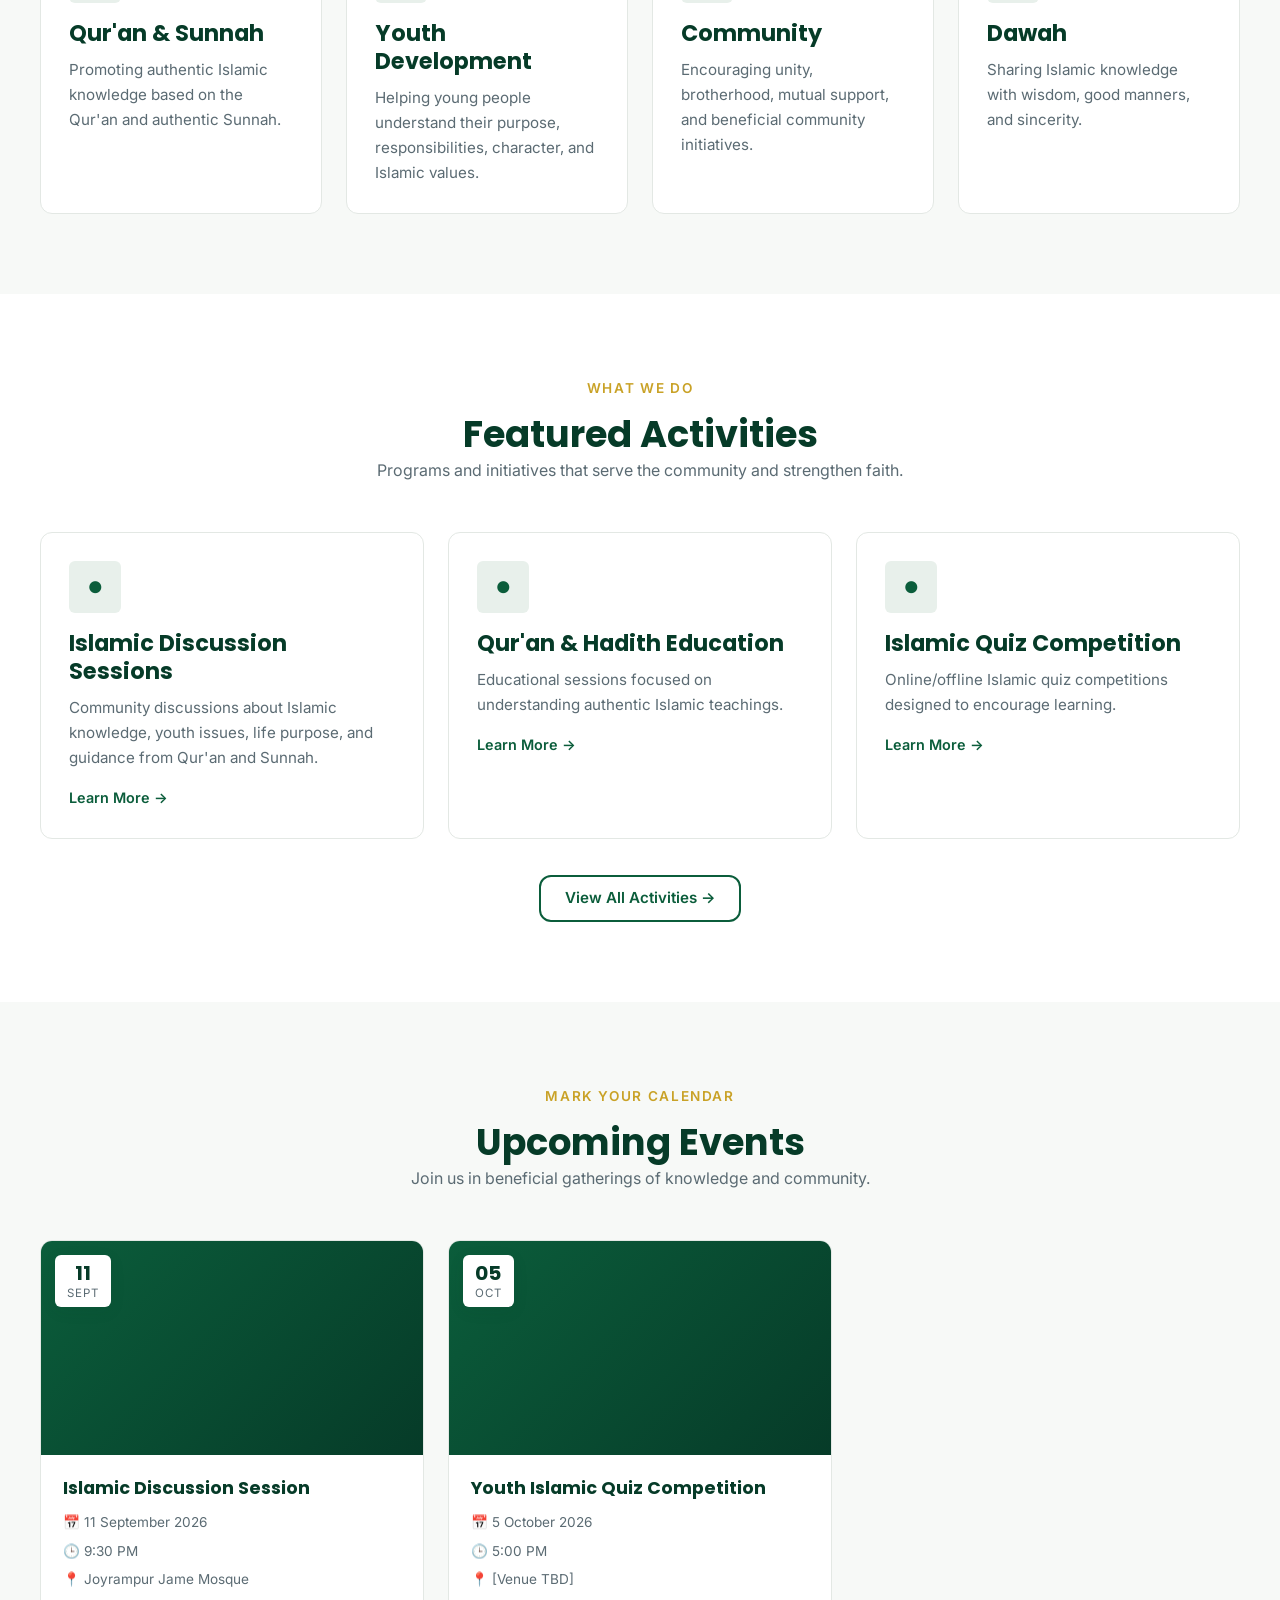
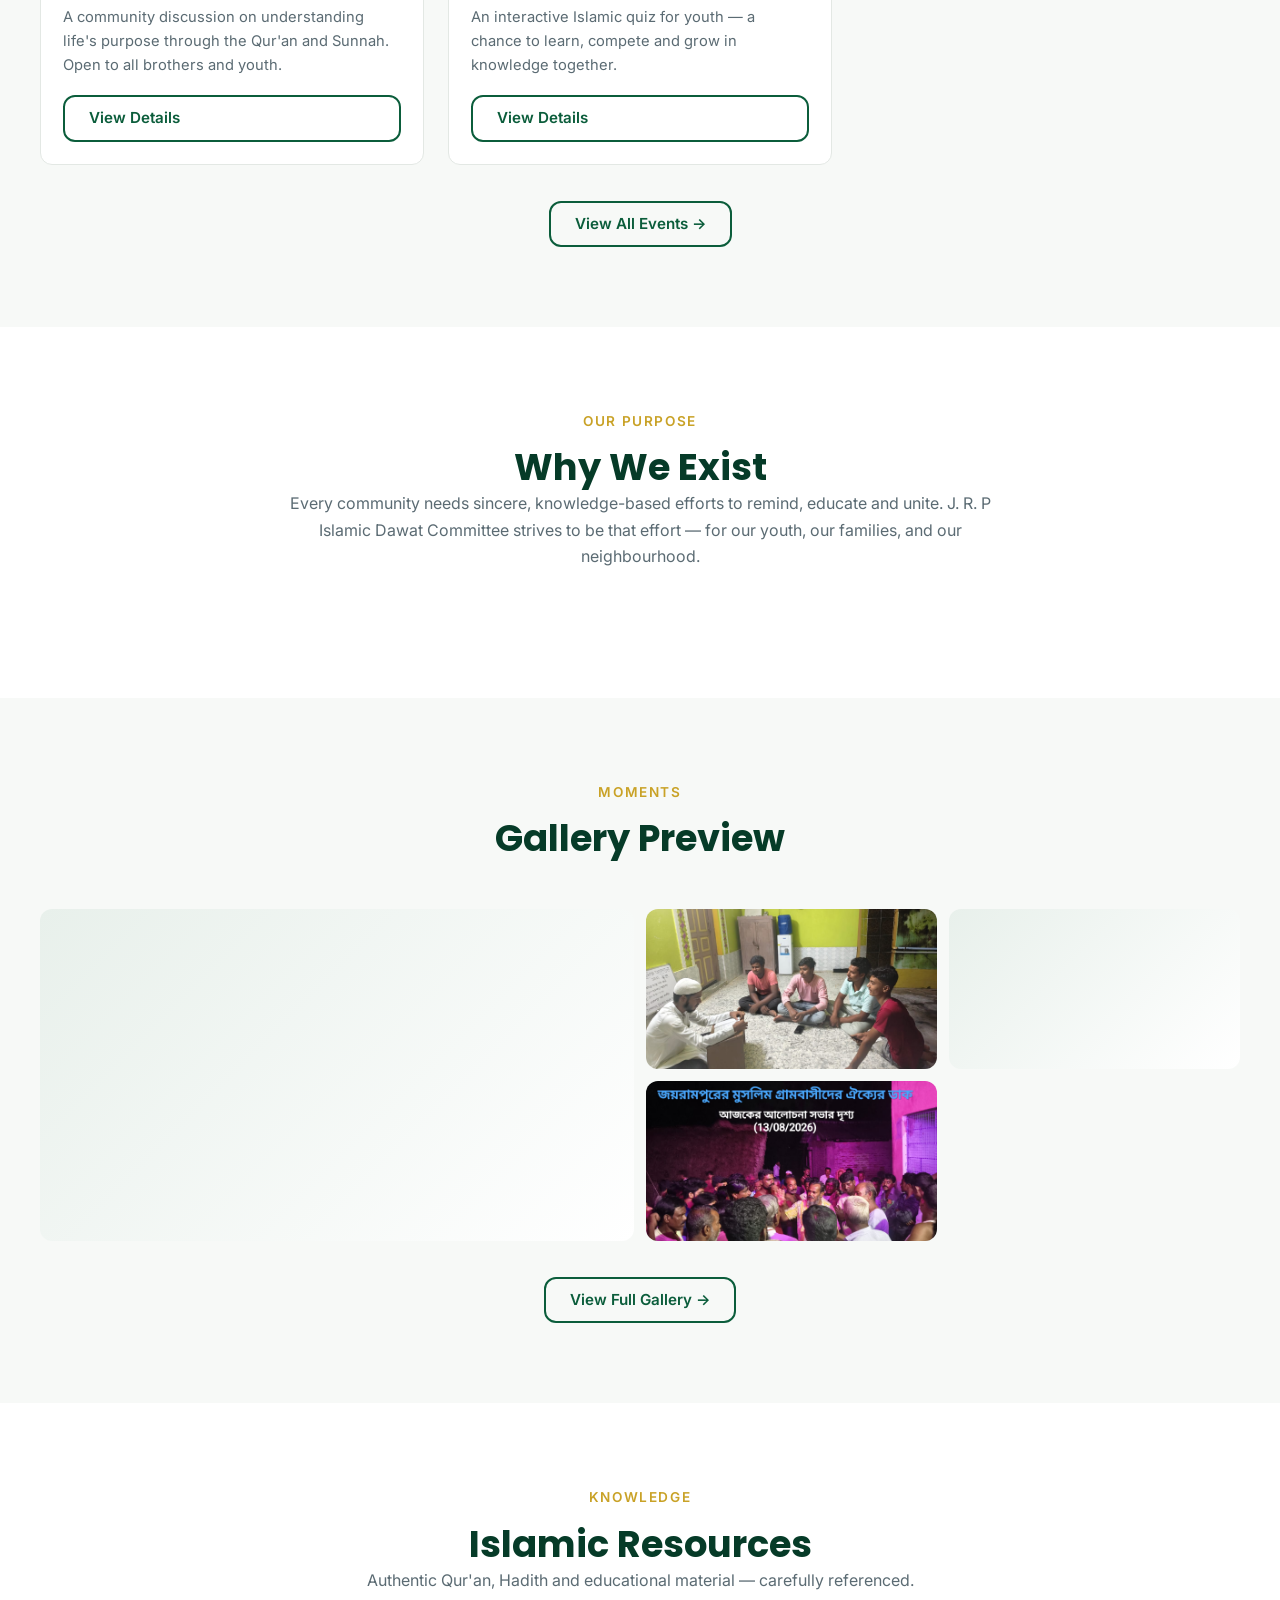
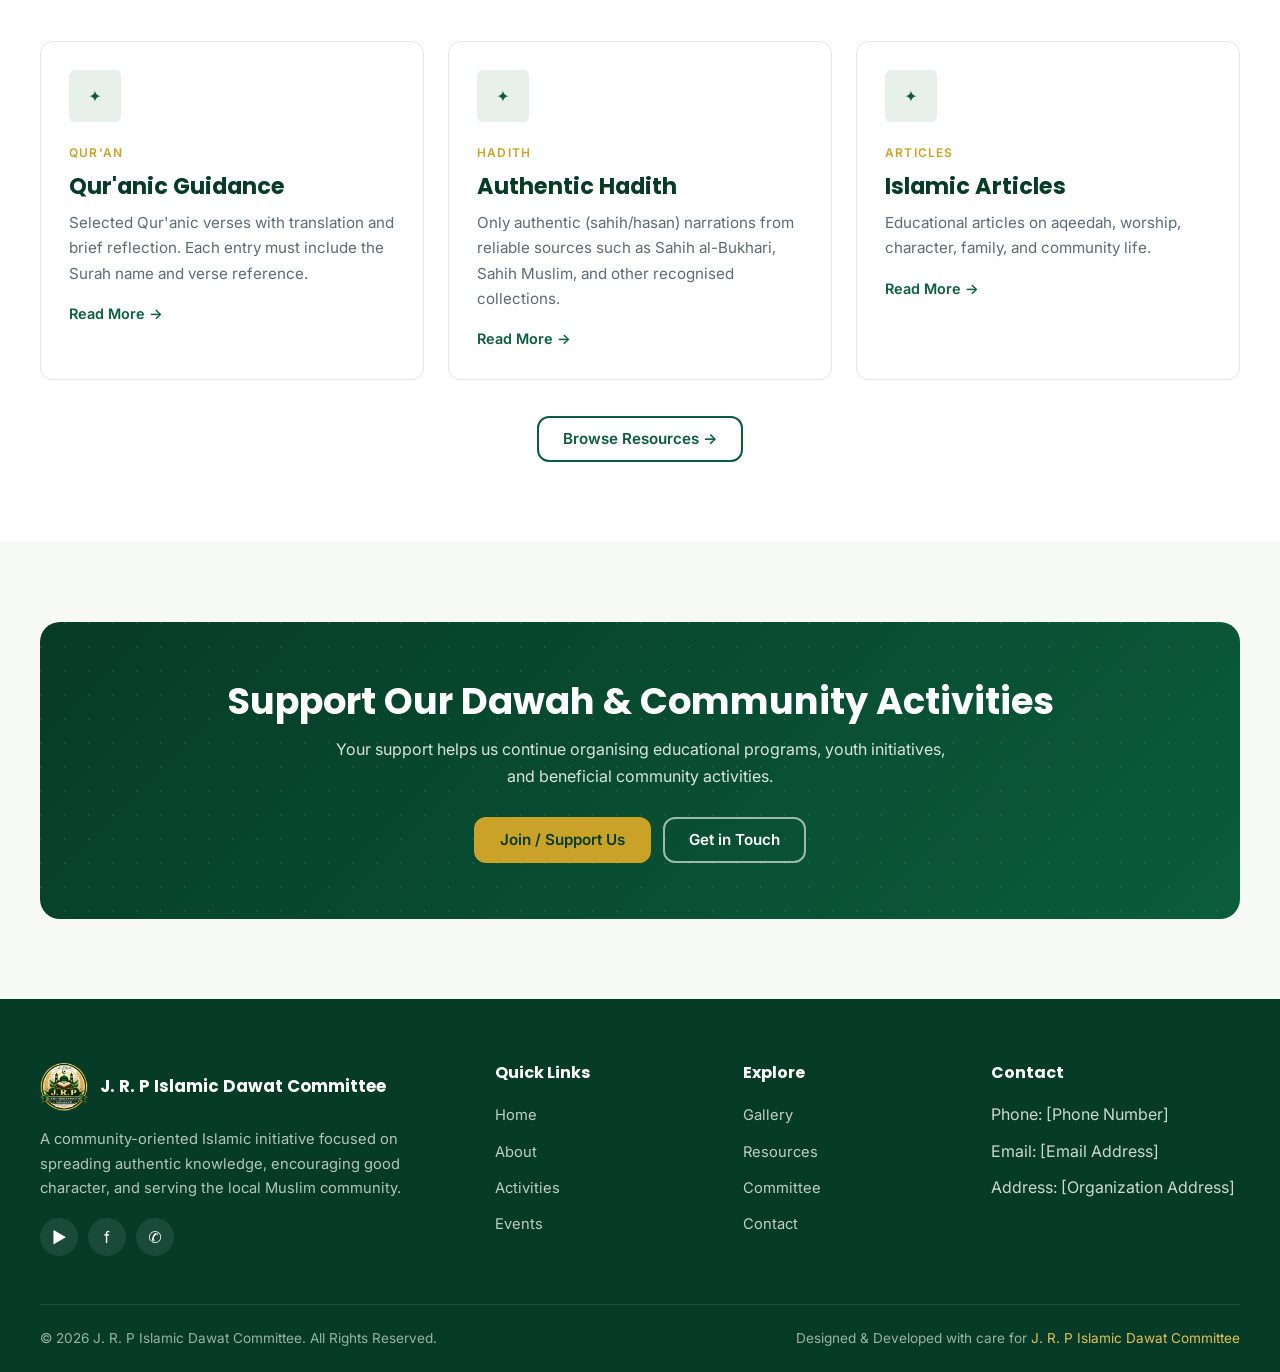
==== commit b5aea34f: "Added hero image" ====
--- a/index.html
+++ b/index.html
@@ -80,7 +80,7 @@
       </div>
       <div class="reveal" style="aspect-ratio:4/3;border-radius:var(--radius-lg);background:linear-gradient(135deg,var(--light-green),#fff);border:1px solid var(--border);display:flex;align-items:center;justify-content:center;color:var(--primary-green);">
         <!-- Replace with a real community photo -->
-        <img src="images/hero/about-preview.jpg" alt="Community gathering" style="width:100%;height:100%;object-fit:cover;border-radius:var(--radius-lg);" onerror="this.style.display='none';this.parentElement.innerHTML='<span style=\'font-family:Poppins;font-weight:600;opacity:.6;\'>[Community Photo]</span>';" />
+        <img src="images/hero/about-preview.jpg" alt="Community gathering" style="width:100%;height:100%;object-fit:cover;border-radius:var(--radius-lg);" onerror="this.style.display='none';this.parentElement.innerHTML='<span style=\'font-family:Poppins;font-weight:600;opacity:.6;\'></span>';" />
       </div>
     </div>
   </section>
